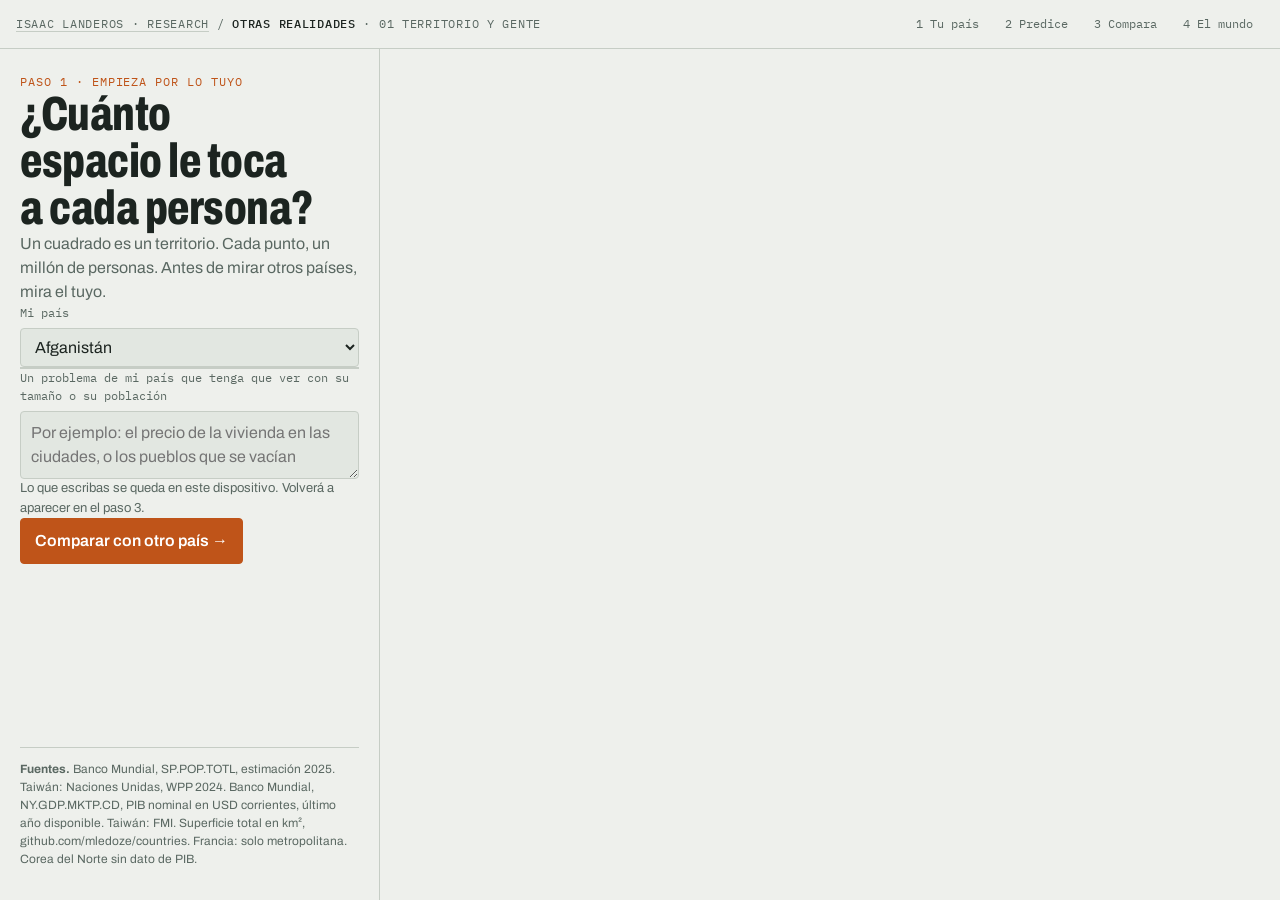
==== index.html @ 48c93c8a "Publicar ejercicio 01: Territorio y gente Co-Authored-By: Claude Opus 5.5 <noreply@anthropic.com> Cl" ====
<!doctype html>
<html lang="es"><head><meta charset="utf-8">
<meta name="viewport" content="width=device-width, initial-scale=1">
<title>Otras realidades · Isaac Landeros</title>
<link rel="canonical" href="https://isaac-landeros.github.io/otras-realidades/01-territorio/">
<meta http-equiv="refresh" content="0; url=./01-territorio/">
</head><body><p><a href="./01-territorio/">Otras realidades</a></p></body></html>
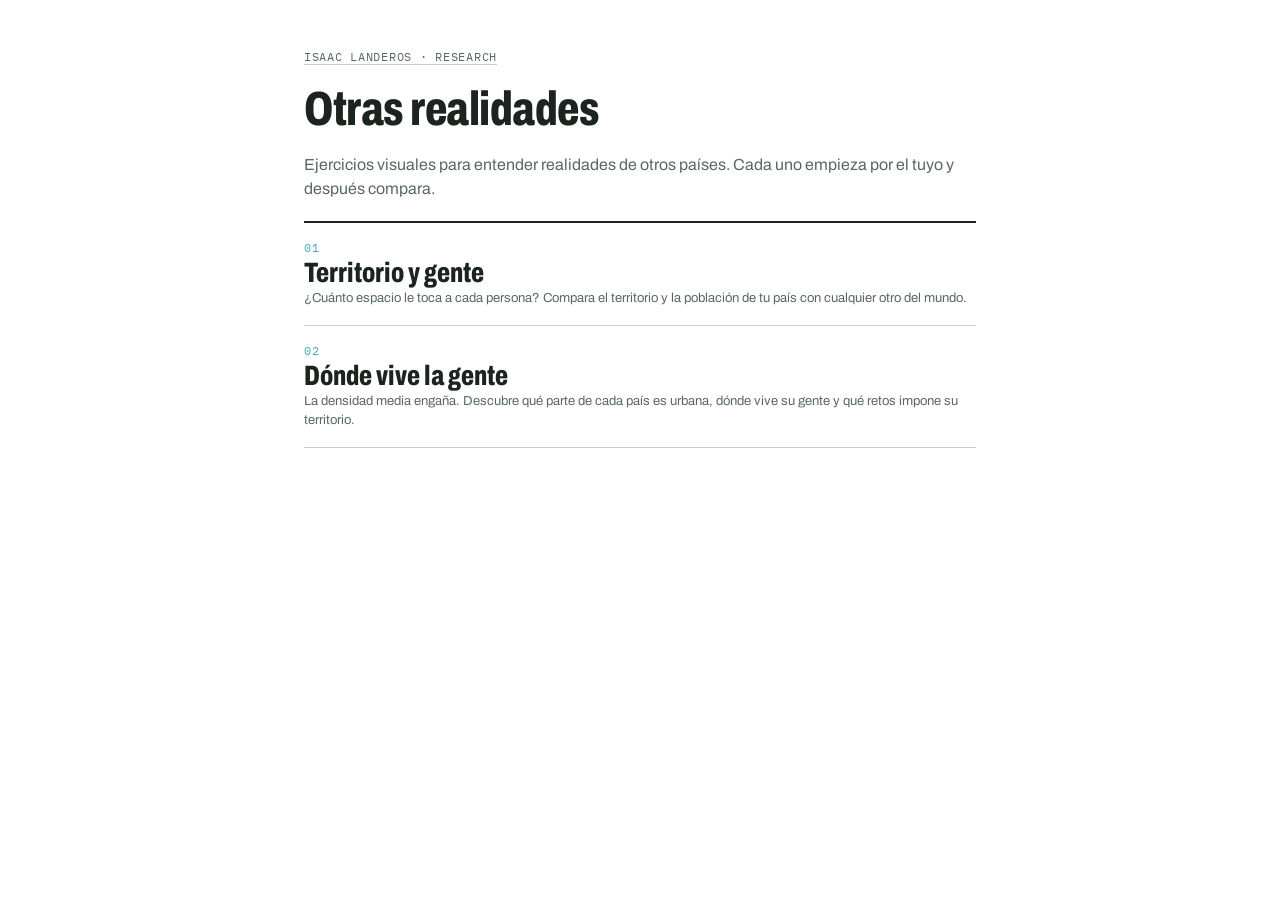
==== commit a5b309a2: "Publicar ejercicio 02: Dónde vive la gente Treemap urbano/rural (GHSL), cobertura del suelo (FAO) y " ====
--- a/index.html
+++ b/index.html
@@ -2,6 +2,20 @@
 <html lang="es"><head><meta charset="utf-8">
 <meta name="viewport" content="width=device-width, initial-scale=1">
 <title>Otras realidades · Isaac Landeros</title>
-<link rel="canonical" href="https://isaac-landeros.github.io/otras-realidades/01-territorio/">
-<meta http-equiv="refresh" content="0; url=./01-territorio/">
-</head><body><p><a href="./01-territorio/">Otras realidades</a></p></body></html>
+<meta name="description" content="Ejercicios visuales interactivos para entender realidades de otros países: primero el tuyo, después la comparación.">
+<link rel="canonical" href="https://isaac-landeros.github.io/otras-realidades/">
+<link rel="stylesheet" href="shared/css/theme.css"><link rel="stylesheet" href="shared/css/base.css">
+<style>
+  main{max-width:44rem; margin:0 auto; padding-block:48px; padding-left:max(16px,env(safe-area-inset-left,0px)); padding-right:max(16px,env(safe-area-inset-right,0px)); display:grid; gap:20px}
+  ul{list-style:none; margin:0; padding:0; display:grid; gap:0; border-top:2px solid var(--c-ink)}
+  li a{display:grid; gap:2px; padding:16px 0; border-bottom:1px solid var(--c-rule); color:inherit; text-decoration:none}
+  li a b{font-family:var(--f-display); font-stretch:var(--display-stretch); font-weight:var(--display-weight); font-size:28px; line-height:1}
+  li a:hover b{color:var(--c-home)}
+</style>
+</head><body><main>
+<div class="brand"><a class="back" href="https://www.isaaclanderos.com/research">Isaac Landeros · Research</a></div>
+<h1>Otras realidades</h1>
+<p class="lede">Ejercicios visuales para entender realidades de otros países. Cada uno empieza por el tuyo y después compara.</p>
+
+<ul><li><a href="./01-territorio/"><span class="eyebrow">01</span><b>Territorio y gente</b><span class="small">¿Cuánto espacio le toca a cada persona? Compara el territorio y la población de tu país con cualquier otro del mundo.</span></a></li><li><a href="./02-donde-vive/"><span class="eyebrow">02</span><b>Dónde vive la gente</b><span class="small">La densidad media engaña. Descubre qué parte de cada país es urbana, dónde vive su gente y qué retos impone su territorio.</span></a></li></ul>
+</main></body></html>
--- a/shared/css/theme.css
+++ b/shared/css/theme.css
@@ -0,0 +1,81 @@
+/* ==========================================================================
+   OTRAS REALIDADES · TEMA VISUAL
+   --------------------------------------------------------------------------
+   Este es el ÚNICO archivo que hay que editar para cambiar colores y fuentes
+   de toda la serie. Los sketches de p5.js leen estas variables al dibujar,
+   así que el lienzo, los textos y las imágenes exportadas cambian a la vez.
+
+   Para cambiar de tipografía:
+     1. Copia los archivos .woff2 nuevos en shared/fonts/
+     2. Cambia las reglas @font-face de abajo
+     3. Cambia --f-display / --f-body / --f-mono
+   (Alternativa rápida: sustituye los @font-face por un <link> de Google
+    Fonts en cada index.html y escribe aquí los nombres de las familias.)
+   ========================================================================== */
+
+/* ---------- Fuentes ---------- */
+@font-face{
+  font-family:"Archivo";
+  src:url("../fonts/archivo-var.woff2") format("woff2");
+  font-weight:100 900; font-stretch:62% 125%; font-display:swap;
+}
+@font-face{
+  font-family:"IBM Plex Mono";
+  src:url("../fonts/ibm-plex-mono-400.woff2") format("woff2");
+  font-weight:400; font-display:swap;
+}
+@font-face{
+  font-family:"IBM Plex Mono";
+  src:url("../fonts/ibm-plex-mono-500.woff2") format("woff2");
+  font-weight:500; font-display:swap;
+}
+
+:root{
+  /* Familias */
+  --f-display:"Archivo", "Helvetica Neue", Arial, sans-serif;   /* títulos y cifras grandes */
+  --f-body:"Archivo", "Helvetica Neue", Arial, sans-serif;      /* texto corrido */
+  --f-mono:"IBM Plex Mono", ui-monospace, Menlo, monospace;     /* datos, etiquetas */
+
+  /* Carácter de los títulos (anchura y peso de la fuente variable) */
+  --display-stretch:72%;
+  --display-weight:800;
+
+  /* ---------- Colores · tema claro ---------- */
+  --c-paper:#ffffff;   /* fondo */
+  --c-panel:#e2e7e1;   /* superficies, selección */
+  --c-ink:#1c2420;     /* texto y contornos */
+  --c-muted:#5a6862;   /* texto secundario */
+  --c-rule:#c6cdc5;    /* líneas finas */
+  --c-home:#4ca9b1;    /* TU país: acento principal */
+  --c-dot:#1c2420;     /* puntos de población del otro país */
+  --c-on-home:#1c2420; /* texto sobre el acento (oscuro: el blanco no se lee sobre #4ca9b1) */
+
+  /* Ejercicio 02 · urbano */
+  --c-city:#4ca9b1;    /* ciudades */
+  --c-town:#b7dfe2;    /* pueblos y periferias */
+  /* Ejercicio 02 · rural (cobertura del suelo) */
+  --c-crop:#e8d68a;    /* cultivos */
+  --c-pasture:#dfe8b4; /* pastizal */
+  --c-forest:#a9c9a1;  /* bosque */
+  --c-shrub:#d4c59c;   /* matorral */
+  --c-desert:#f4e9d4;  /* desierto o suelo desnudo */
+  --c-icewater:#cfe2ec;/* hielo o agua */
+}
+
+/* ---------- Colores · tema oscuro ---------- */
+@media (prefers-color-scheme: dark){
+  :root:not([data-theme="light"]){
+    --c-paper:#131816; --c-panel:#1b2220; --c-ink:#e4eae5; --c-muted:#91a098;
+    --c-rule:#2d3733; --c-home:#4ca9b1; --c-dot:#dbe4de; --c-on-home:#131816;
+    --c-city:#4ca9b1; --c-town:#2a5558;
+    --c-crop:#6b5d2a; --c-pasture:#4a5530; --c-forest:#2f4a35; --c-shrub:#5a4f36; --c-desert:#3a352b; --c-icewater:#2c4450;
+    color-scheme:dark;
+  }
+}
+:root[data-theme="dark"]{
+  --c-paper:#131816; --c-panel:#1b2220; --c-ink:#e4eae5; --c-muted:#91a098;
+  --c-rule:#2d3733; --c-home:#4ca9b1; --c-dot:#dbe4de; --c-on-home:#131816;
+  --c-city:#4ca9b1; --c-town:#2a5558;
+  --c-crop:#6b5d2a; --c-pasture:#4a5530; --c-forest:#2f4a35; --c-shrub:#5a4f36; --c-desert:#3a352b; --c-icewater:#2c4450;
+  color-scheme:dark;
+}
--- a/shared/css/base.css
+++ b/shared/css/base.css
@@ -0,0 +1,149 @@
+/* ==========================================================================
+   OTRAS REALIDADES · ESTRUCTURA COMÚN
+   Maquetación y componentes compartidos por todos los ejercicios.
+   No contiene colores ni fuentes: todo sale de theme.css.
+   ========================================================================== */
+
+*,*::before,*::after{box-sizing:border-box}
+html,body{height:100%;margin:0}
+body{
+  background:var(--c-paper); color:var(--c-ink);
+  font-family:var(--f-body); font-size:16px; line-height:1.5;
+  -webkit-font-smoothing:antialiased;
+}
+[hidden]{display:none !important}
+button,select,input,textarea{font:inherit;color:inherit}
+
+/* ---------- Aplicación a pantalla completa ---------- */
+.app{
+  height:100dvh; display:grid; grid-template-rows:auto 1fr;
+  padding-top:env(safe-area-inset-top,0px); padding-bottom:env(safe-area-inset-bottom,0px);
+}
+.bar{
+  display:flex; align-items:center; justify-content:space-between; gap:12px; flex-wrap:wrap;
+  padding-block:10px; border-bottom:1px solid var(--c-rule);
+  padding-left:max(16px,env(safe-area-inset-left,0px)); padding-right:max(16px,env(safe-area-inset-right,0px));
+}
+.brand{font-family:var(--f-mono); font-size:12px; letter-spacing:.06em; text-transform:uppercase; color:var(--c-muted)}
+.brand b{color:var(--c-ink); font-weight:500}
+.brand a.back{color:inherit; text-decoration:none; border-bottom:1px solid var(--c-rule)}
+.brand a.back:hover{color:var(--c-home); border-color:var(--c-home)}
+@media (max-width:760px){ .brand{font-size:11px} }
+.steps{display:flex; gap:4px; flex-wrap:wrap}
+.steps button{
+  background:none; border:1px solid transparent; border-radius:999px; padding:4px 10px;
+  font-family:var(--f-mono); font-size:12px; color:var(--c-muted); cursor:pointer;
+}
+.steps button[aria-current="step"]{border-color:var(--c-ink); color:var(--c-ink)}
+.steps button:disabled{opacity:.4; cursor:default}
+
+/* Escritorio: panel de texto a la izquierda, lienzo a la derecha.
+   Móvil: lienzo arriba, panel debajo. */
+.main{display:grid; grid-template-columns:minmax(300px,380px) 1fr; min-height:0}
+.panel{
+  overflow:auto; border-right:1px solid var(--c-rule);
+  padding-block:24px 32px; padding-left:max(20px,env(safe-area-inset-left,0px)); padding-right:20px;
+  display:flex; flex-direction:column; gap:16px;
+}
+.stage{position:relative; min-width:0; min-height:0; overflow:auto}
+.stage canvas{display:block}
+@media (max-width:760px){
+  .main{grid-template-columns:1fr; grid-template-rows:minmax(0,52fr) minmax(0,48fr)}
+  .stage{order:-1; border-bottom:1px solid var(--c-rule)}
+  .panel{border-right:0; padding-block:18px 28px;
+    padding-left:max(16px,env(safe-area-inset-left,0px)); padding-right:max(16px,env(safe-area-inset-right,0px))}
+  .main.world{grid-template-rows:minmax(0,62fr) minmax(0,38fr)}
+  .bar{gap:6px; padding-block:8px}
+  .steps{width:100%; justify-content:space-between; gap:2px}
+  .steps button{padding:4px 7px; font-size:11px}
+}
+
+/* ---------- Tipografía ---------- */
+.eyebrow{font-family:var(--f-mono); font-size:12px; letter-spacing:.08em; text-transform:uppercase; color:var(--c-home)}
+h1,h2{font-family:var(--f-display); font-weight:var(--display-weight); font-stretch:var(--display-stretch);
+  line-height:.98; letter-spacing:-.01em; margin:0; text-wrap:balance}
+h1{font-size:clamp(32px,4.4vw,48px)}
+h2{font-size:clamp(26px,3.4vw,36px)}
+p{margin:0}
+.lede{color:var(--c-muted)}
+.small{font-size:13px; color:var(--c-muted)}
+.prompt{border-left:3px solid var(--c-home); padding:2px 0 2px 12px}
+
+/* ---------- Controles ---------- */
+.field{display:flex; flex-direction:column; gap:6px}
+.field > span{font-family:var(--f-mono); font-size:12px; color:var(--c-muted)}
+.field output{font-family:var(--f-mono); font-size:22px; font-weight:500; font-variant-numeric:tabular-nums; color:var(--c-ink)}
+select,textarea{
+  background:var(--c-panel); border:1px solid var(--c-rule); border-radius:4px; padding:9px 10px; width:100%;
+}
+textarea{resize:vertical; min-height:64px}
+input[type=range]{width:100%; accent-color:var(--c-home)}
+.row{display:flex; gap:8px; flex-wrap:wrap; align-items:end}
+.row > *{flex:1 1 140px; min-width:0}
+.actions{display:flex; gap:8px; flex-wrap:wrap}
+.btn{
+  border:1px solid var(--c-ink); background:transparent; border-radius:4px; padding:10px 14px;
+  font-weight:600; cursor:pointer; text-decoration:none; display:inline-flex; align-items:center; gap:6px;
+}
+.btn-primary{background:var(--c-home); border-color:var(--c-home); color:var(--c-on-home)}
+.btn:hover{filter:brightness(1.06)}
+.btn-ghost{border-color:var(--c-rule); font-weight:500}
+:focus-visible{outline:2px solid var(--c-home); outline-offset:2px}
+
+/* ---------- Cifras ---------- */
+.tiles{display:grid; grid-template-columns:repeat(2,1fr); gap:1px; background:var(--c-rule); border:1px solid var(--c-rule)}
+.tiles div{background:var(--c-paper); padding:9px 11px; display:flex; flex-direction:column; gap:1px; min-width:0}
+.tiles b{font-family:var(--f-mono); font-weight:500; font-size:19px; font-variant-numeric:tabular-nums}
+.tiles b.zero{color:var(--c-home)}
+.tiles span{font-size:12px; color:var(--c-muted)}
+.tiles.five{grid-template-columns:repeat(5,1fr)}
+.tiles.five b{font-size:16px}
+.tiles.five span{font-size:11px}
+
+.verdict{display:grid; gap:10px}
+.verdict .line{display:grid; grid-template-columns:1fr auto auto; gap:4px 12px; align-items:baseline;
+  border-bottom:1px solid var(--c-rule); padding-bottom:8px}
+.verdict .k{font-size:13px; color:var(--c-muted)}
+.verdict .g,.verdict .r{font-family:var(--f-mono); font-variant-numeric:tabular-nums}
+.verdict .g{color:var(--c-muted); text-decoration:line-through; text-decoration-color:var(--c-rule)}
+.verdict .r{font-size:20px; font-weight:500}
+.verdict .msg{grid-column:1/-1; font-size:13px}
+
+.notice{background:var(--c-panel); padding:10px 12px; border-radius:4px; font-size:14px}
+.toast{position:fixed; left:50%; transform:translateX(-50%);
+  bottom:calc(20px + env(safe-area-inset-bottom,0px)); background:var(--c-ink); color:var(--c-paper);
+  padding:8px 14px; border-radius:4px; font-size:14px; z-index:20}
+
+.home-name{color:var(--c-home)}
+h3.sub{font-family:var(--f-display); font-size:20px; font-weight:700; margin:6px 0 0}
+.sw-home{display:inline-block; flex:none; width:14px; height:14px; border:1.5px dashed var(--c-home)}
+.legend-line{display:flex; gap:8px; align-items:center; font-size:14px}
+.stage-tag{position:sticky; top:0; z-index:2; display:flex; gap:8px; align-items:center;
+  padding:8px 12px; background:var(--c-paper); border-bottom:1px solid var(--c-rule); font-size:13px}
+.stage-tag b{color:var(--c-home)}
+.land-legend{display:flex; flex-wrap:wrap; gap:6px 14px; font-size:13px; color:var(--c-muted)}
+.land-legend i{display:inline-block; width:12px; height:12px; border:1px solid var(--c-rule); margin-right:6px; vertical-align:-1px}
+.land-legend b{color:var(--c-ink); font-weight:500; font-family:var(--f-mono)}
+/* ---------- Retos (ejercicio 02) ---------- */
+.retos{display:flex; flex-direction:column; gap:8px}
+.retos .head{display:grid; grid-template-columns:1fr auto auto; gap:8px; font-family:var(--f-mono); font-size:11px; color:var(--c-muted); text-transform:uppercase; letter-spacing:.05em}
+.reto{display:grid; grid-template-columns:1fr auto; gap:3px 10px; font-size:13px}
+.reto .v{font-family:var(--f-mono); font-variant-numeric:tabular-nums; text-align:right}
+.reto .v.na{color:var(--c-muted)}
+.reto .track{grid-column:1/-1; height:6px; background:var(--c-panel); position:relative}
+.reto .track i{position:absolute; inset:0 auto 0 0; background:var(--c-ink)}
+.reto .track.home i{background:var(--c-home)}
+.reto .pair{grid-column:1/-1; display:grid; gap:3px}
+.swatch{display:inline-block; width:12px; height:12px; border:1px solid var(--c-rule); margin-right:6px; vertical-align:-1px}
+.swatch.urb{border:1.5px solid var(--c-ink)}
+.land-legend i.urb{border:1.5px solid var(--c-ink)}
+footer.sources{font-size:12px; color:var(--c-muted); border-top:1px solid var(--c-rule); padding-top:12px; margin-top:auto}
+
+/* ---------- Modo exportación (Reels / publicaciones) ---------- */
+.export{height:100dvh; display:grid; grid-template-rows:auto 1fr; background:var(--c-panel)}
+.export .tools{display:flex; flex-wrap:wrap; gap:8px; align-items:center; padding:10px 16px; border-bottom:1px solid var(--c-rule); background:var(--c-paper)}
+.export .tools select{width:auto}
+.export .frame{display:grid; place-items:center; min-height:0; padding:16px; overflow:hidden}
+.export canvas{max-width:100%; max-height:calc(100dvh - 130px); width:auto !important; height:auto !important; box-shadow:0 2px 20px rgba(0,0,0,.18)}
+
+@media (prefers-reduced-motion: reduce){ *{transition:none !important; animation:none !important} }
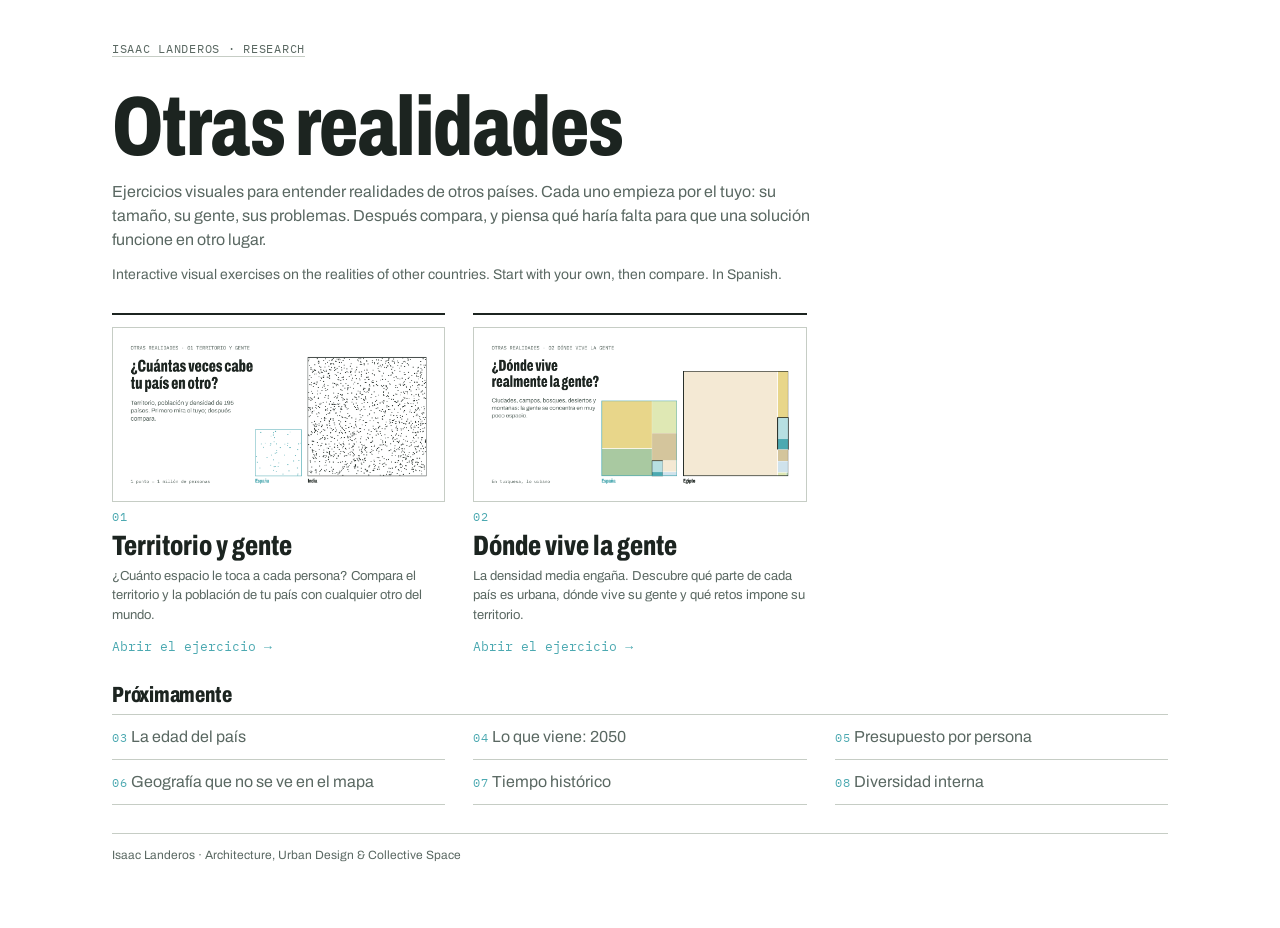
==== commit 42f0ce57: "Portada del proyecto con tarjetas de ejercicios y próximos Co-Authored-By: Claude Opus 5.5 <noreply@" ====
--- a/index.html
+++ b/index.html
@@ -1,21 +1,48 @@
 <!doctype html>
 <html lang="es"><head><meta charset="utf-8">
-<meta name="viewport" content="width=device-width, initial-scale=1">
+<meta name="viewport" content="width=device-width, initial-scale=1, viewport-fit=cover">
 <title>Otras realidades · Isaac Landeros</title>
-<meta name="description" content="Ejercicios visuales interactivos para entender realidades de otros países: primero el tuyo, después la comparación.">
-<link rel="canonical" href="https://isaac-landeros.github.io/otras-realidades/">
+<meta name="description" content="Ejercicios visuales para entender realidades de otros países. Cada uno empieza por el tuyo: su tamaño, su gente, sus problemas. Después compara, y piensa qué haría falta para que una solución funcione en otro lugar.">
+<meta property="og:title" content="Otras realidades">
+<meta property="og:description" content="Interactive visual exercises on the realities of other countries. Start with your own, then compare. In Spanish.">
+<meta property="og:type" content="website"><meta property="og:url" content="https://isaac-landeros.github.io/otras-realidades/">
+<meta property="og:image" content="https://isaac-landeros.github.io/otras-realidades/og.png"><meta property="og:image:width" content="1200"><meta property="og:image:height" content="630">
+<meta name="twitter:card" content="summary_large_image"><link rel="canonical" href="https://isaac-landeros.github.io/otras-realidades/">
 <link rel="stylesheet" href="shared/css/theme.css"><link rel="stylesheet" href="shared/css/base.css">
 <style>
-  main{max-width:44rem; margin:0 auto; padding-block:48px; padding-left:max(16px,env(safe-area-inset-left,0px)); padding-right:max(16px,env(safe-area-inset-right,0px)); display:grid; gap:20px}
-  ul{list-style:none; margin:0; padding:0; display:grid; gap:0; border-top:2px solid var(--c-ink)}
-  li a{display:grid; gap:2px; padding:16px 0; border-bottom:1px solid var(--c-rule); color:inherit; text-decoration:none}
-  li a b{font-family:var(--f-display); font-stretch:var(--display-stretch); font-weight:var(--display-weight); font-size:28px; line-height:1}
-  li a:hover b{color:var(--c-home)}
+  body{height:auto}
+  main{max-width:68rem; margin:0 auto; padding-block:40px 64px; padding-left:max(16px,env(safe-area-inset-left,0px)); padding-right:max(16px,env(safe-area-inset-right,0px)); display:grid; gap:28px}
+  header{display:grid; gap:12px; max-width:44rem}
+  header h1{font-size:clamp(44px,8vw,84px)}
+  .en{font-size:14px; color:var(--c-muted)}
+  ul{list-style:none; margin:0; padding:0}
+  .cards{display:grid; grid-template-columns:repeat(auto-fill,minmax(min(100%,300px),1fr)); gap:28px}
+  .card{display:flex; flex-direction:column; gap:6px; color:inherit; text-decoration:none; border-top:2px solid var(--c-ink); padding-top:12px; height:100%}
+  .card img{width:100%; height:auto; aspect-ratio:1200/630; object-fit:cover; border:1px solid var(--c-rule); background:var(--c-panel)}
+  .card b{font-family:var(--f-display); font-stretch:var(--display-stretch); font-weight:var(--display-weight); font-size:28px; line-height:1.02}
+  .card .go{margin-top:auto; padding-top:6px; font-family:var(--f-mono); font-size:13px; color:var(--c-home)}
+  .card:hover b{color:var(--c-home)}
+  .card:focus-visible{outline:2px solid var(--c-home); outline-offset:4px}
+  .prox h2{font-size:22px; margin-bottom:8px}
+  .prox ul{display:grid; grid-template-columns:repeat(auto-fill,minmax(min(100%,260px),1fr)); gap:0 28px; border-top:1px solid var(--c-rule)}
+  .prox li{padding:10px 0; border-bottom:1px solid var(--c-rule); color:var(--c-muted)}
+  footer{font-size:12px; color:var(--c-muted); border-top:1px solid var(--c-rule); padding-top:12px}
 </style>
 </head><body><main>
 <div class="brand"><a class="back" href="https://www.isaaclanderos.com/research">Isaac Landeros · Research</a></div>
-<h1>Otras realidades</h1>
-<p class="lede">Ejercicios visuales para entender realidades de otros países. Cada uno empieza por el tuyo y después compara.</p>
+<header>
+  <h1>Otras realidades</h1>
+  <p class="lede">Ejercicios visuales para entender realidades de otros países. Cada uno empieza por el tuyo: su tamaño, su gente, sus problemas. Después compara, y piensa qué haría falta para que una solución funcione en otro lugar.</p>
+  <p class="en" lang="en">Interactive visual exercises on the realities of other countries. Start with your own, then compare. In Spanish.</p>
+</header>
 
-<ul><li><a href="./01-territorio/"><span class="eyebrow">01</span><b>Territorio y gente</b><span class="small">¿Cuánto espacio le toca a cada persona? Compara el territorio y la población de tu país con cualquier otro del mundo.</span></a></li><li><a href="./02-donde-vive/"><span class="eyebrow">02</span><b>Dónde vive la gente</b><span class="small">La densidad media engaña. Descubre qué parte de cada país es urbana, dónde vive su gente y qué retos impone su territorio.</span></a></li></ul>
+<ul class="cards"><li><a class="card" href="./01-territorio/">
+      <img src="./01-territorio/og.png" alt="" width="1200" height="630" loading="lazy">
+      <span class="eyebrow">01</span><b>Territorio y gente</b><span class="small">¿Cuánto espacio le toca a cada persona? Compara el territorio y la población de tu país con cualquier otro del mundo.</span>
+      <span class="go">Abrir el ejercicio →</span></a></li><li><a class="card" href="./02-donde-vive/">
+      <img src="./02-donde-vive/og.png" alt="" width="1200" height="630" loading="lazy">
+      <span class="eyebrow">02</span><b>Dónde vive la gente</b><span class="small">La densidad media engaña. Descubre qué parte de cada país es urbana, dónde vive su gente y qué retos impone su territorio.</span>
+      <span class="go">Abrir el ejercicio →</span></a></li></ul>
+<section class="prox"><h2>Próximamente</h2><ul><li><span class="eyebrow">03</span> La edad del país</li><li><span class="eyebrow">04</span> Lo que viene: 2050</li><li><span class="eyebrow">05</span> Presupuesto por persona</li><li><span class="eyebrow">06</span> Geografía que no se ve en el mapa</li><li><span class="eyebrow">07</span> Tiempo histórico</li><li><span class="eyebrow">08</span> Diversidad interna</li></ul></section>
+<footer>Isaac Landeros · Architecture, Urban Design &amp; Collective Space</footer>
 </main></body></html>
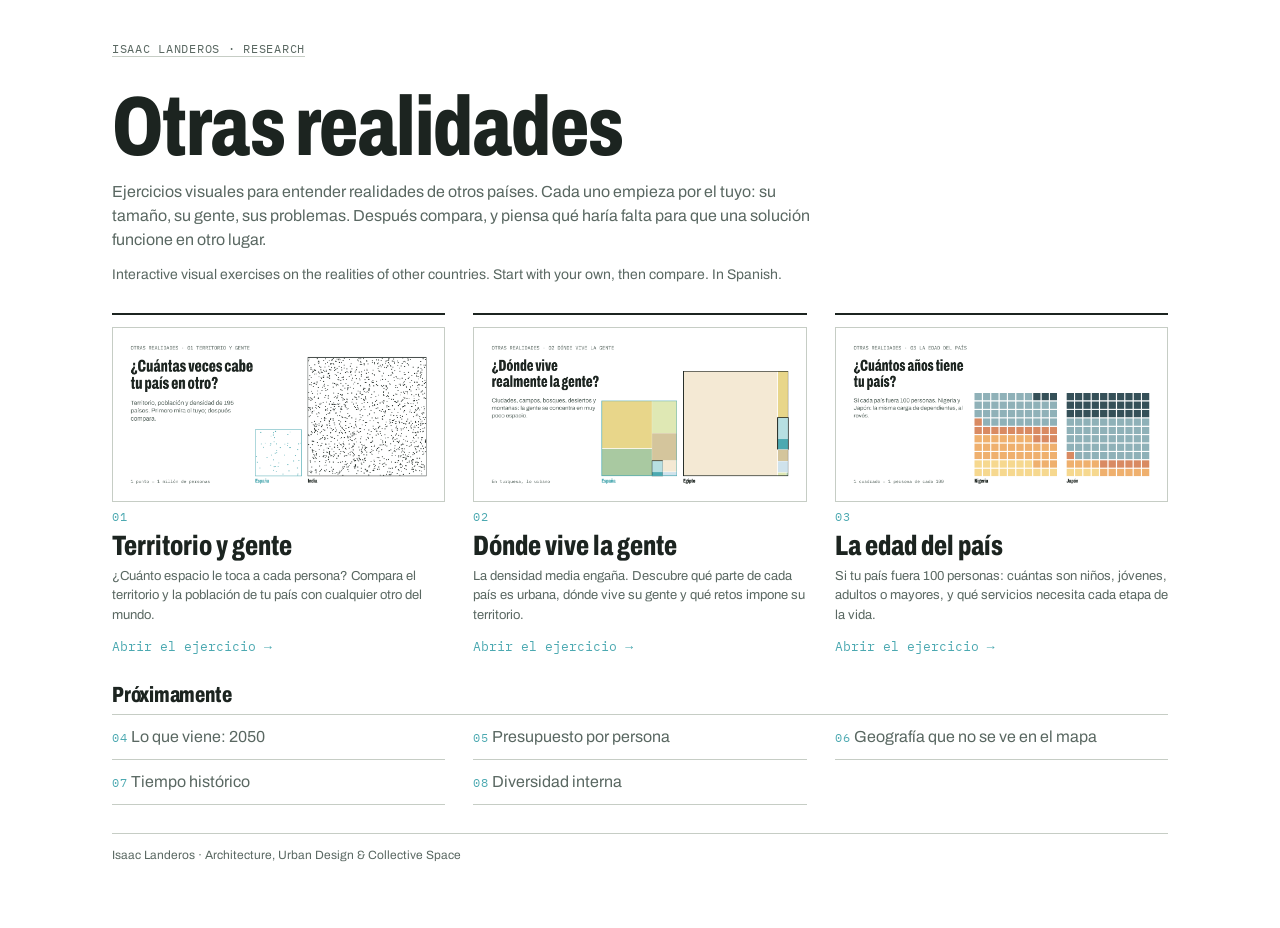
==== commit 890d87f8: "Publicar ejercicio 03: La edad del país Si tu país fuera 100 personas: cinco etapas de vida con sus " ====
--- a/index.html
+++ b/index.html
@@ -42,7 +42,10 @@
       <span class="go">Abrir el ejercicio →</span></a></li><li><a class="card" href="./02-donde-vive/">
       <img src="./02-donde-vive/og.png" alt="" width="1200" height="630" loading="lazy">
       <span class="eyebrow">02</span><b>Dónde vive la gente</b><span class="small">La densidad media engaña. Descubre qué parte de cada país es urbana, dónde vive su gente y qué retos impone su territorio.</span>
+      <span class="go">Abrir el ejercicio →</span></a></li><li><a class="card" href="./03-edad/">
+      <img src="./03-edad/og.png" alt="" width="1200" height="630" loading="lazy">
+      <span class="eyebrow">03</span><b>La edad del país</b><span class="small">Si tu país fuera 100 personas: cuántas son niños, jóvenes, adultos o mayores, y qué servicios necesita cada etapa de la vida.</span>
       <span class="go">Abrir el ejercicio →</span></a></li></ul>
-<section class="prox"><h2>Próximamente</h2><ul><li><span class="eyebrow">03</span> La edad del país</li><li><span class="eyebrow">04</span> Lo que viene: 2050</li><li><span class="eyebrow">05</span> Presupuesto por persona</li><li><span class="eyebrow">06</span> Geografía que no se ve en el mapa</li><li><span class="eyebrow">07</span> Tiempo histórico</li><li><span class="eyebrow">08</span> Diversidad interna</li></ul></section>
+<section class="prox"><h2>Próximamente</h2><ul><li><span class="eyebrow">04</span> Lo que viene: 2050</li><li><span class="eyebrow">05</span> Presupuesto por persona</li><li><span class="eyebrow">06</span> Geografía que no se ve en el mapa</li><li><span class="eyebrow">07</span> Tiempo histórico</li><li><span class="eyebrow">08</span> Diversidad interna</li></ul></section>
 <footer>Isaac Landeros · Architecture, Urban Design &amp; Collective Space</footer>
 </main></body></html>
--- a/shared/css/theme.css
+++ b/shared/css/theme.css
@@ -60,6 +60,12 @@
   --c-shrub:#d4c59c;   /* matorral */
   --c-desert:#f4e9d4;  /* desierto o suelo desnudo */
   --c-icewater:#cfe2ec;/* hielo o agua */
+  /* Ejercicio 03 · etapas de vida (cálidos = menores, frío = edad de trabajar, oscuro = mayores) */
+  --c-age-infancia:#f6d88f; /* 0–5 */
+  --c-age-escolar:#efb06e;  /* 6–17 */
+  --c-age-jovenes:#d98a62;  /* 18–24 */
+  --c-age-trabajo:#8fb1b8;  /* 25–64 */
+  --c-age-mayores:#355058;  /* 65+ */
 }
 
 /* ---------- Colores · tema oscuro ---------- */
@@ -69,6 +75,7 @@
     --c-rule:#2d3733; --c-home:#4ca9b1; --c-dot:#dbe4de; --c-on-home:#131816;
     --c-city:#4ca9b1; --c-town:#2a5558;
     --c-crop:#6b5d2a; --c-pasture:#4a5530; --c-forest:#2f4a35; --c-shrub:#5a4f36; --c-desert:#3a352b; --c-icewater:#2c4450;
+    --c-age-infancia:#e9c56e; --c-age-escolar:#d99552; --c-age-jovenes:#c0704c; --c-age-trabajo:#5d8790; --c-age-mayores:#b9cdd2;
     color-scheme:dark;
   }
 }
@@ -77,5 +84,6 @@
   --c-rule:#2d3733; --c-home:#4ca9b1; --c-dot:#dbe4de; --c-on-home:#131816;
   --c-city:#4ca9b1; --c-town:#2a5558;
   --c-crop:#6b5d2a; --c-pasture:#4a5530; --c-forest:#2f4a35; --c-shrub:#5a4f36; --c-desert:#3a352b; --c-icewater:#2c4450;
+  --c-age-infancia:#e9c56e; --c-age-escolar:#d99552; --c-age-jovenes:#c0704c; --c-age-trabajo:#5d8790; --c-age-mayores:#b9cdd2;
   color-scheme:dark;
 }
--- a/shared/css/base.css
+++ b/shared/css/base.css
@@ -121,6 +121,8 @@
 .stage-tag{position:sticky; top:0; z-index:2; display:flex; gap:8px; align-items:center;
   padding:8px 12px; background:var(--c-paper); border-bottom:1px solid var(--c-rule); font-size:13px}
 .stage-tag b{color:var(--c-home)}
+.stage-tag{cursor:pointer}
+.stage-tag u{color:var(--c-home); text-underline-offset:2px}
 .land-legend{display:flex; flex-wrap:wrap; gap:6px 14px; font-size:13px; color:var(--c-muted)}
 .land-legend i{display:inline-block; width:12px; height:12px; border:1px solid var(--c-rule); margin-right:6px; vertical-align:-1px}
 .land-legend b{color:var(--c-ink); font-weight:500; font-family:var(--f-mono)}
@@ -137,6 +139,17 @@
 .swatch{display:inline-block; width:12px; height:12px; border:1px solid var(--c-rule); margin-right:6px; vertical-align:-1px}
 .swatch.urb{border:1.5px solid var(--c-ink)}
 .land-legend i.urb{border:1.5px solid var(--c-ink)}
+/* ---------- Etapas de vida con líneas guía (ejercicio 03) ---------- */
+.etapas{display:grid; grid-template-columns:auto auto 1fr auto; gap:3px 8px; font-size:13px; align-items:center}
+.etapas.duo{grid-template-columns:auto auto 1fr auto auto}
+.etapas .sw{width:12px; height:12px; display:inline-block}
+.etapas .r{color:var(--c-muted); font-family:var(--f-mono); font-size:11px}
+.etapas .lead{align-self:end; margin-bottom:5px; border-bottom:1.5px dotted var(--c-rule); min-width:12px}
+.etapas .n{font-family:var(--f-mono); font-variant-numeric:tabular-nums; text-align:right; font-weight:500; min-width:2.2ch}
+.etapas .n.home{color:var(--c-home)}
+.etapas .sv{grid-column:2/-1; color:var(--c-muted); font-size:12px; line-height:1.3; margin:-2px 0 4px}
+.etapas .hd{font-family:var(--f-mono); font-size:11px; color:var(--c-muted); text-align:right}
+.etapas .hd.home{color:var(--c-home)}
 footer.sources{font-size:12px; color:var(--c-muted); border-top:1px solid var(--c-rule); padding-top:12px; margin-top:auto}
 
 /* ---------- Modo exportación (Reels / publicaciones) ---------- */
